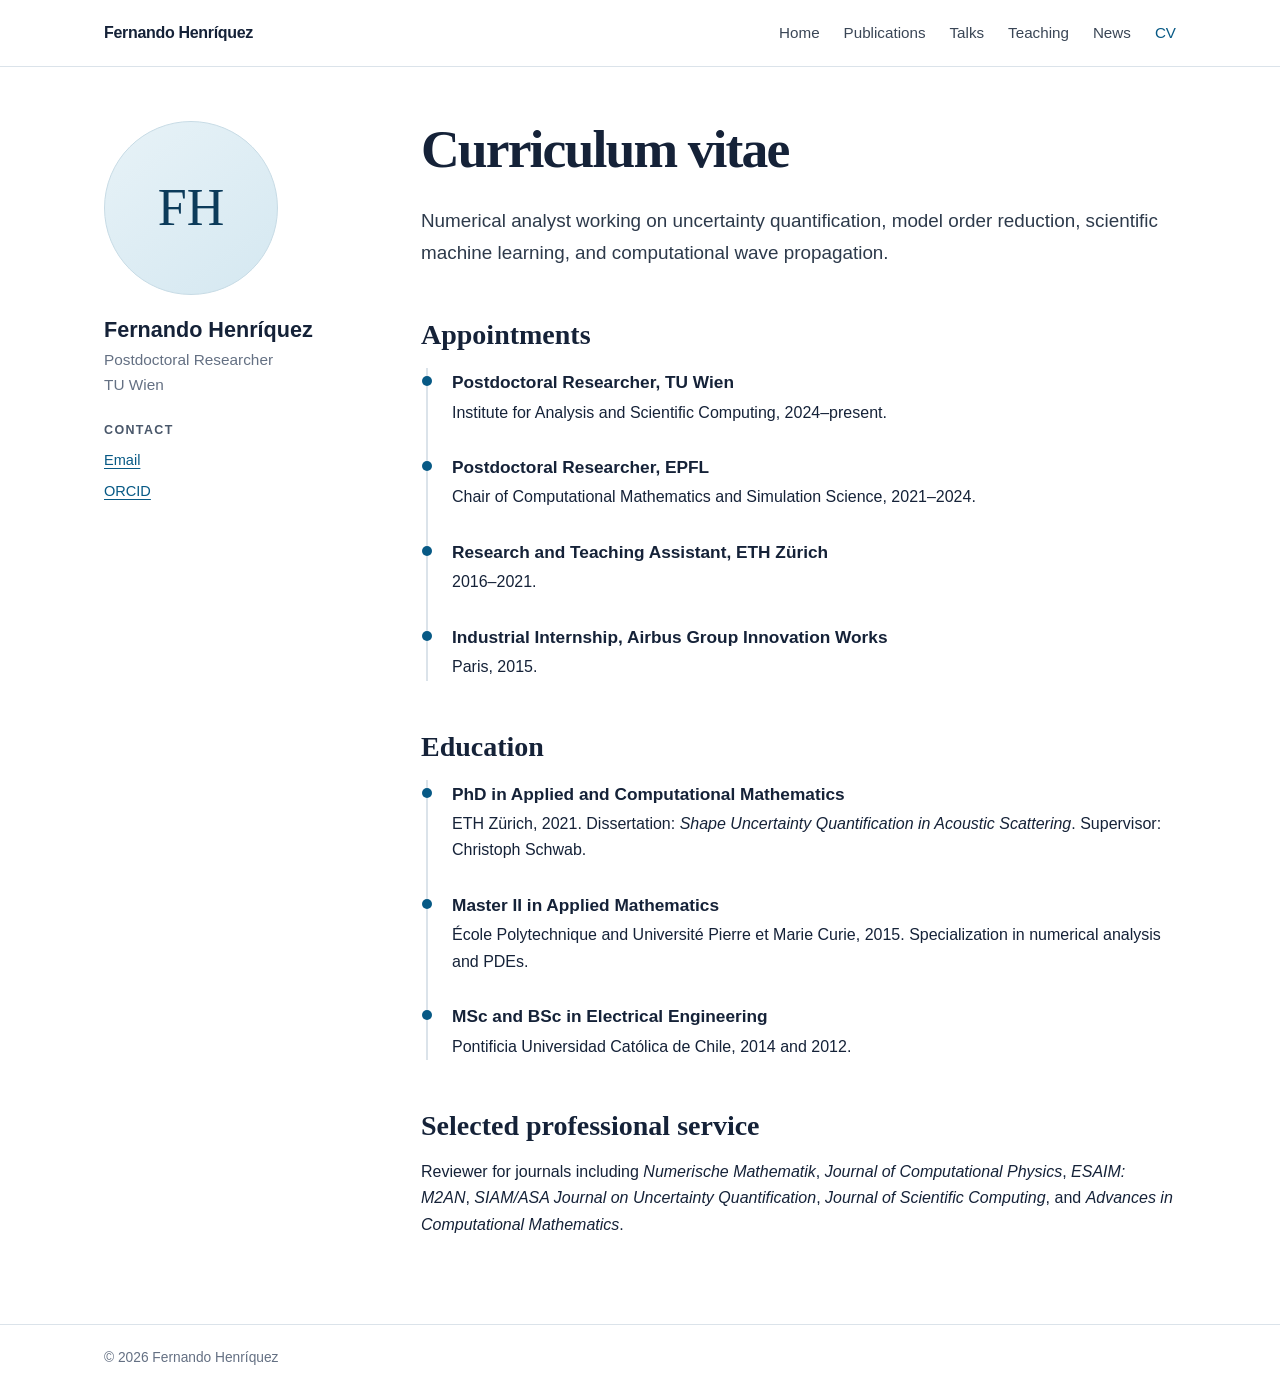
==== cv.html @ 9cac80d3 "Launch academic website" ====
<!doctype html><html lang="en"><head><meta charset="utf-8"><meta name="viewport" content="width=device-width, initial-scale=1"><meta name="description" content="Curriculum vitae of Fernando Henríquez."><title>Fernando Henríquez | CV</title><link rel="stylesheet" href="styles.css"></head>
<body><header class="site-header"><div class="nav-wrap"><a class="brand" href="index.html">Fernando Henríquez</a><nav class="nav" aria-label="Main navigation"><a href="index.html">Home</a><a href="publications.html">Publications</a><a href="talks.html">Talks</a><a href="teaching.html">Teaching</a><a href="news.html">News</a><a class="active" href="cv.html">CV</a></nav></div></header>
<main class="page"><aside class="profile"><div class="portrait">FH</div><h2>Fernando Henríquez</h2><p class="role">Postdoctoral Researcher<br>TU Wien</p><h3>Contact</h3><ul><li><a href="mailto:fernando.henriquez@asc.tuwien.ac.at">Email</a></li><li><a href="https://orcid.org/0009-0001-2376-1190">ORCID</a></li></ul></aside>
<article class="content"><h1>Curriculum vitae</h1><p class="lead">Numerical analyst working on uncertainty quantification, model order reduction, scientific machine learning, and computational wave propagation.</p>
<h2>Appointments</h2><div class="timeline"><div class="timeline-item"><h3>Postdoctoral Researcher, TU Wien</h3><p>Institute for Analysis and Scientific Computing, 2024–present.</p></div><div class="timeline-item"><h3>Postdoctoral Researcher, EPFL</h3><p>Chair of Computational Mathematics and Simulation Science, 2021–2024.</p></div><div class="timeline-item"><h3>Research and Teaching Assistant, ETH Zürich</h3><p>2016–2021.</p></div><div class="timeline-item"><h3>Industrial Internship, Airbus Group Innovation Works</h3><p>Paris, 2015.</p></div></div>
<h2>Education</h2><div class="timeline"><div class="timeline-item"><h3>PhD in Applied and Computational Mathematics</h3><p>ETH Zürich, 2021. Dissertation: <em>Shape Uncertainty Quantification in Acoustic Scattering</em>. Supervisor: Christoph Schwab.</p></div><div class="timeline-item"><h3>Master II in Applied Mathematics</h3><p>École Polytechnique and Université Pierre et Marie Curie, 2015. Specialization in numerical analysis and PDEs.</p></div><div class="timeline-item"><h3>MSc and BSc in Electrical Engineering</h3><p>Pontificia Universidad Católica de Chile, 2014 and 2012.</p></div></div>
<h2>Selected professional service</h2><p>Reviewer for journals including <em>Numerische Mathematik</em>, <em>Journal of Computational Physics</em>, <em>ESAIM: M2AN</em>, <em>SIAM/ASA Journal on Uncertainty Quantification</em>, <em>Journal of Scientific Computing</em>, and <em>Advances in Computational Mathematics</em>.</p>
</article></main><footer class="site-footer"><div class="footer-wrap">© 2026 Fernando Henríquez</div></footer></body></html>
---- styles.css ----
:root {
  --ink: #152238;
  --muted: #647083;
  --accent: #075985;
  --accent-dark: #0c3b5a;
  --line: #dbe3ea;
  --soft: #f3f7fa;
  --white: #ffffff;
  --max: 1120px;
}

* { box-sizing: border-box; }

html { scroll-behavior: smooth; }

body {
  margin: 0;
  color: var(--ink);
  background: var(--white);
  font-family: -apple-system, BlinkMacSystemFont, "Segoe UI", Roboto, Helvetica, Arial, sans-serif;
  font-size: 16px;
  line-height: 1.65;
}

a { color: var(--accent); text-decoration-thickness: 1px; text-underline-offset: 3px; }
a:hover { color: var(--accent-dark); }

.site-header {
  border-bottom: 1px solid var(--line);
  background: rgba(255,255,255,.96);
  position: sticky;
  top: 0;
  z-index: 20;
}

.nav-wrap {
  max-width: var(--max);
  margin: 0 auto;
  padding: 0 24px;
  display: flex;
  justify-content: space-between;
  align-items: center;
  min-height: 66px;
  gap: 24px;
}

.brand {
  color: var(--ink);
  text-decoration: none;
  font-weight: 700;
  letter-spacing: -.02em;
  white-space: nowrap;
}

.nav { display: flex; gap: 24px; flex-wrap: wrap; justify-content: flex-end; }
.nav a { color: #3a4656; text-decoration: none; font-size: .95rem; }
.nav a:hover, .nav a.active { color: var(--accent); }

.page {
  max-width: var(--max);
  margin: 0 auto;
  padding: 54px 24px 70px;
  display: grid;
  grid-template-columns: 255px minmax(0, 1fr);
  gap: 62px;
}

.profile { align-self: start; position: sticky; top: 104px; }

.portrait {
  width: 174px;
  height: 174px;
  border-radius: 50%;
  display: grid;
  place-items: center;
  background: linear-gradient(145deg, #e7f2f7, #d5e8f1);
  color: var(--accent-dark);
  font-family: Georgia, "Times New Roman", serif;
  font-size: 3.25rem;
  margin-bottom: 22px;
  border: 1px solid #c7dbe5;
}

.profile h2 { margin: 0 0 3px; font-size: 1.35rem; line-height: 1.25; }
.profile .role { color: var(--muted); margin: 0 0 22px; font-size: .96rem; }
.profile h3 { font-size: .78rem; text-transform: uppercase; letter-spacing: .11em; margin: 22px 0 8px; color: #49576a; }
.profile ul { list-style: none; padding: 0; margin: 0; font-size: .91rem; }
.profile li { margin-bottom: 7px; }

.content { min-width: 0; }
.content h1 {
  font-family: Georgia, "Times New Roman", serif;
  font-size: clamp(2.25rem, 5vw, 3.35rem);
  line-height: 1.08;
  letter-spacing: -.035em;
  margin: 0 0 26px;
  font-weight: 600;
}

.content h2 {
  font-family: Georgia, "Times New Roman", serif;
  font-size: 1.75rem;
  line-height: 1.25;
  margin: 48px 0 16px;
  font-weight: 600;
}

.content h3 { margin: 28px 0 8px; font-size: 1.08rem; }
.lead { font-size: 1.18rem; line-height: 1.7; color: #2d3a4b; margin-top: 0; }
.muted { color: var(--muted); }

.project-card {
  margin: 34px 0 40px;
  padding: 28px 30px;
  border: 1px solid #bed8e5;
  border-left: 5px solid var(--accent);
  background: linear-gradient(135deg, #f5fafc, #edf6fa);
  border-radius: 5px;
}

.eyebrow {
  color: var(--accent);
  font-weight: 700;
  font-size: .78rem;
  letter-spacing: .12em;
  text-transform: uppercase;
  margin: 0 0 7px;
}

.project-card h2 { margin: 0 0 10px; font-size: 1.62rem; }
.project-card p { margin: 9px 0; }
.project-meta { color: #435166; font-size: .94rem; }

.research-list { padding-left: 22px; }
.research-list li { margin-bottom: 9px; }

.pub-year { margin-top: 42px; padding-bottom: 8px; border-bottom: 1px solid var(--line); }
.publication { margin: 20px 0; }
.publication .title { font-weight: 650; }
.publication p { margin: 3px 0; }
.tag { display: inline-block; padding: 1px 8px; margin-left: 6px; border-radius: 12px; background: var(--soft); color: #536173; font-size: .77rem; }

.timeline { border-left: 2px solid var(--line); padding-left: 24px; margin-left: 5px; }
.timeline-item { position: relative; margin: 0 0 27px; }
.timeline-item::before { content: ""; position: absolute; width: 10px; height: 10px; border-radius: 50%; background: var(--accent); left: -30px; top: 8px; }
.timeline-item h3 { margin: 0; }
.timeline-item p { margin: 3px 0; }

.news-item { padding: 21px 0; border-bottom: 1px solid var(--line); }
.news-date { color: var(--muted); font-size: .88rem; }

.button-link {
  display: inline-block;
  padding: 9px 14px;
  border: 1px solid var(--accent);
  border-radius: 4px;
  text-decoration: none;
  font-weight: 650;
  margin-top: 8px;
}

.site-footer { border-top: 1px solid var(--line); color: var(--muted); font-size: .86rem; }
.footer-wrap { max-width: var(--max); margin: 0 auto; padding: 22px 24px; }

@media (max-width: 820px) {
  .site-header { position: static; }
  .nav-wrap { align-items: flex-start; flex-direction: column; padding-top: 16px; padding-bottom: 15px; gap: 11px; }
  .nav { gap: 13px 19px; justify-content: flex-start; }
  .page { grid-template-columns: 1fr; gap: 42px; padding-top: 38px; }
  .profile { position: static; display: grid; grid-template-columns: 120px 1fr; column-gap: 22px; }
  .portrait { width: 112px; height: 112px; font-size: 2.3rem; grid-row: span 4; }
  .profile h3, .profile ul { grid-column: 2; }
}

@media (max-width: 520px) {
  .page { padding-left: 18px; padding-right: 18px; }
  .nav-wrap { padding-left: 18px; padding-right: 18px; }
  .profile { display: block; }
  .portrait { width: 104px; height: 104px; }
  .profile h3, .profile ul { grid-column: auto; }
  .project-card { padding: 22px; }
}
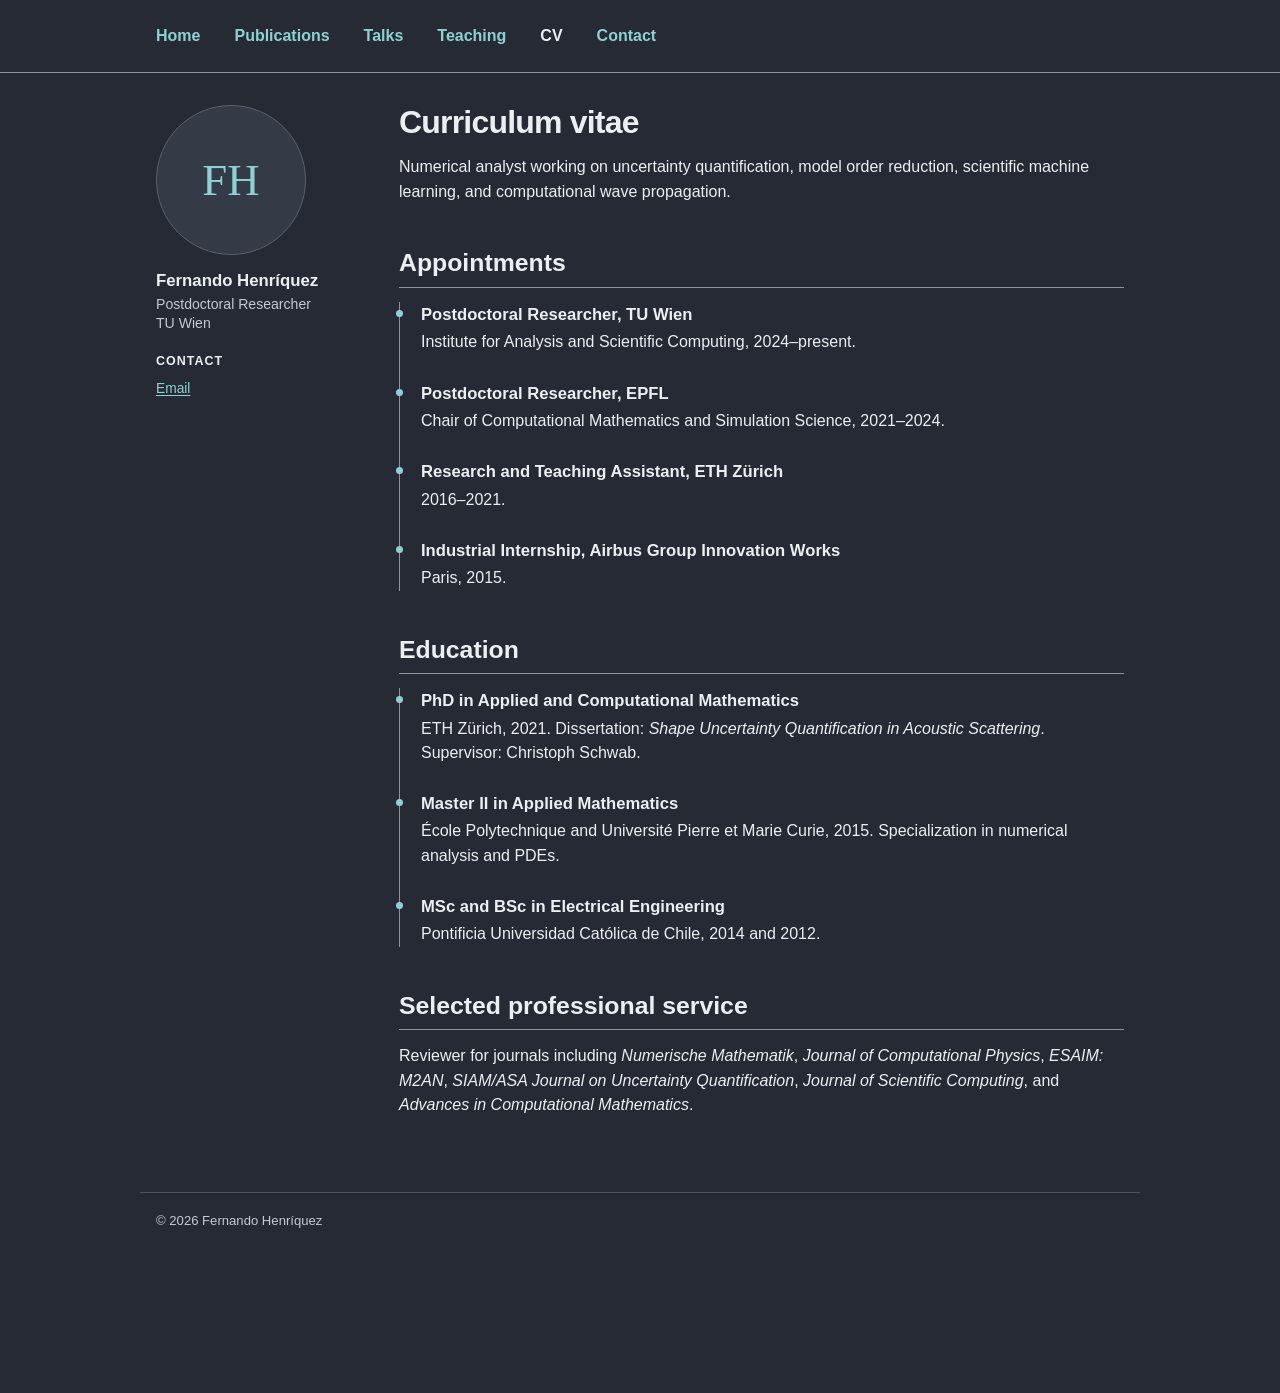
==== commit 48fe07ca: "Adopt Pradovera-inspired academic layout" ====
--- a/cv.html
+++ b/cv.html
@@ -1,6 +1,6 @@
 <!doctype html><html lang="en"><head><meta charset="utf-8"><meta name="viewport" content="width=device-width, initial-scale=1"><meta name="description" content="Curriculum vitae of Fernando Henríquez."><title>Fernando Henríquez | CV</title><link rel="stylesheet" href="styles.css"></head>
-<body><header class="site-header"><div class="nav-wrap"><a class="brand" href="index.html">Fernando Henríquez</a><nav class="nav" aria-label="Main navigation"><a href="index.html">Home</a><a href="publications.html">Publications</a><a href="talks.html">Talks</a><a href="teaching.html">Teaching</a><a href="news.html">News</a><a class="active" href="cv.html">CV</a></nav></div></header>
-<main class="page"><aside class="profile"><div class="portrait">FH</div><h2>Fernando Henríquez</h2><p class="role">Postdoctoral Researcher<br>TU Wien</p><h3>Contact</h3><ul><li><a href="mailto:fernando.henriquez@asc.tuwien.ac.at">Email</a></li><li><a href="https://orcid.org/0009-0001-2376-1190">ORCID</a></li></ul></aside>
+<body><header class="site-header"><div class="nav-wrap"><a class="brand" href="index.html">Fernando Henríquez</a><nav class="nav" aria-label="Main navigation"><a href="index.html">Home</a><a href="publications.html">Publications</a><a href="talks.html">Talks</a><a href="teaching.html">Teaching</a><a class="active" href="cv.html">CV</a><a href="mailto:fernando.henriquez@asc.tuwien.ac.at">Contact</a></nav></div></header>
+<main class="page"><aside class="profile"><div class="portrait">FH</div><h2>Fernando Henríquez</h2><p class="role">Postdoctoral Researcher<br>TU Wien</p><h3>Contact</h3><ul><li><a href="mailto:fernando.henriquez@asc.tuwien.ac.at">Email</a></li></ul></aside>
 <article class="content"><h1>Curriculum vitae</h1><p class="lead">Numerical analyst working on uncertainty quantification, model order reduction, scientific machine learning, and computational wave propagation.</p>
 <h2>Appointments</h2><div class="timeline"><div class="timeline-item"><h3>Postdoctoral Researcher, TU Wien</h3><p>Institute for Analysis and Scientific Computing, 2024–present.</p></div><div class="timeline-item"><h3>Postdoctoral Researcher, EPFL</h3><p>Chair of Computational Mathematics and Simulation Science, 2021–2024.</p></div><div class="timeline-item"><h3>Research and Teaching Assistant, ETH Zürich</h3><p>2016–2021.</p></div><div class="timeline-item"><h3>Industrial Internship, Airbus Group Innovation Works</h3><p>Paris, 2015.</p></div></div>
 <h2>Education</h2><div class="timeline"><div class="timeline-item"><h3>PhD in Applied and Computational Mathematics</h3><p>ETH Zürich, 2021. Dissertation: <em>Shape Uncertainty Quantification in Acoustic Scattering</em>. Supervisor: Christoph Schwab.</p></div><div class="timeline-item"><h3>Master II in Applied Mathematics</h3><p>École Polytechnique and Université Pierre et Marie Curie, 2015. Specialization in numerical analysis and PDEs.</p></div><div class="timeline-item"><h3>MSc and BSc in Electrical Engineering</h3><p>Pontificia Universidad Católica de Chile, 2014 and 2012.</p></div></div>
--- a/styles.css
+++ b/styles.css
@@ -1,182 +1,294 @@
 :root {
-  --ink: #152238;
-  --muted: #647083;
-  --accent: #075985;
-  --accent-dark: #0c3b5a;
-  --line: #dbe3ea;
-  --soft: #f3f7fa;
-  --white: #ffffff;
-  --max: 1120px;
+  --background: #252a34;
+  --panel: #2c323d;
+  --text: #eceff2;
+  --muted: #c4cad1;
+  --accent: #8cd2d5;
+  --rule: #8e949c;
+  --max: 1000px;
 }
 
 * { box-sizing: border-box; }
 
-html { scroll-behavior: smooth; }
+html { scroll-behavior: smooth; background: var(--background); }
 
 body {
   margin: 0;
-  color: var(--ink);
-  background: var(--white);
-  font-family: -apple-system, BlinkMacSystemFont, "Segoe UI", Roboto, Helvetica, Arial, sans-serif;
+  padding: 0 0 9rem;
+  background: var(--background);
+  color: var(--text);
+  font-family: -apple-system, BlinkMacSystemFont, "Segoe UI", Roboto, "Helvetica Neue", Arial, sans-serif;
   font-size: 16px;
-  line-height: 1.65;
-}
-
-a { color: var(--accent); text-decoration-thickness: 1px; text-underline-offset: 3px; }
-a:hover { color: var(--accent-dark); }
+  line-height: 1.52;
+}
+
+a {
+  color: var(--accent);
+  text-decoration-thickness: 1px;
+  text-underline-offset: 2px;
+}
+
+a:hover { color: #b7ecee; }
 
 .site-header {
-  border-bottom: 1px solid var(--line);
-  background: rgba(255,255,255,.96);
-  position: sticky;
-  top: 0;
-  z-index: 20;
+  position: relative;
+  background: transparent;
+  border-bottom: 1px solid var(--rule);
 }
 
 .nav-wrap {
   max-width: var(--max);
+  min-height: 72px;
   margin: 0 auto;
-  padding: 0 24px;
+  padding: 0 16px;
   display: flex;
-  justify-content: space-between;
   align-items: center;
-  min-height: 66px;
-  gap: 24px;
-}
-
-.brand {
-  color: var(--ink);
+}
+
+.brand { display: none; }
+
+.nav {
+  display: flex;
+  align-items: center;
+  gap: 34px;
+  flex-wrap: wrap;
+}
+
+.nav a {
+  color: var(--accent);
+  font-weight: 600;
   text-decoration: none;
-  font-weight: 700;
-  letter-spacing: -.02em;
-  white-space: nowrap;
-}
-
-.nav { display: flex; gap: 24px; flex-wrap: wrap; justify-content: flex-end; }
-.nav a { color: #3a4656; text-decoration: none; font-size: .95rem; }
-.nav a:hover, .nav a.active { color: var(--accent); }
+}
+
+.nav a:hover,
+.nav a.active { color: var(--text); }
 
 .page {
   max-width: var(--max);
-  margin: 0 auto;
-  padding: 54px 24px 70px;
+  margin: 32px auto 0;
+  padding: 0 16px;
   display: grid;
-  grid-template-columns: 255px minmax(0, 1fr);
-  gap: 62px;
-}
-
-.profile { align-self: start; position: sticky; top: 104px; }
+  grid-template-columns: 205px minmax(0, 1fr);
+  gap: 38px;
+}
+
+.profile {
+  align-self: start;
+  position: sticky;
+  top: 24px;
+}
 
 .portrait {
-  width: 174px;
-  height: 174px;
-  border-radius: 50%;
+  width: 150px;
+  height: 150px;
+  margin: 0 0 16px;
   display: grid;
   place-items: center;
-  background: linear-gradient(145deg, #e7f2f7, #d5e8f1);
-  color: var(--accent-dark);
+  border-radius: 50%;
+  border: 1px solid #59616d;
+  background: #343b47;
+  color: var(--accent);
   font-family: Georgia, "Times New Roman", serif;
-  font-size: 3.25rem;
-  margin-bottom: 22px;
-  border: 1px solid #c7dbe5;
-}
-
-.profile h2 { margin: 0 0 3px; font-size: 1.35rem; line-height: 1.25; }
-.profile .role { color: var(--muted); margin: 0 0 22px; font-size: .96rem; }
-.profile h3 { font-size: .78rem; text-transform: uppercase; letter-spacing: .11em; margin: 22px 0 8px; color: #49576a; }
-.profile ul { list-style: none; padding: 0; margin: 0; font-size: .91rem; }
-.profile li { margin-bottom: 7px; }
+  font-size: 2.8rem;
+}
+
+.profile h2 {
+  margin: 0;
+  font-size: 1.05rem;
+  line-height: 1.25;
+}
+
+.profile .role {
+  margin: 3px 0 18px;
+  color: var(--muted);
+  font-size: .88rem;
+  line-height: 1.35;
+}
+
+.profile h3 {
+  margin: 19px 0 8px;
+  font-size: .78rem;
+  letter-spacing: .08em;
+  text-transform: uppercase;
+}
+
+.profile ul {
+  margin: 0;
+  padding: 0;
+  list-style: none;
+  font-size: .86rem;
+}
+
+.profile li { margin: 0 0 7px; }
 
 .content { min-width: 0; }
+
 .content h1 {
-  font-family: Georgia, "Times New Roman", serif;
-  font-size: clamp(2.25rem, 5vw, 3.35rem);
-  line-height: 1.08;
-  letter-spacing: -.035em;
+  margin: 0 0 14px;
+  font-size: 2rem;
+  line-height: 1.12;
+  letter-spacing: -.025em;
+}
+
+.content h2 {
+  margin: 44px 0 14px;
+  padding-bottom: 9px;
+  border-bottom: 1px solid var(--rule);
+  font-size: 1.55rem;
+  line-height: 1.2;
+}
+
+.content h3 {
+  margin: 25px 0 5px;
+  font-size: 1.04rem;
+}
+
+.content p { margin: 0 0 20px; }
+
+.lead {
+  margin-top: 0;
+  color: var(--text);
+  font-size: 1rem;
+  line-height: 1.55;
+}
+
+.muted { color: var(--muted); }
+
+.project-card {
+  margin: 30px 0 38px;
+  padding: 20px 22px;
+  border: 1px solid #626b77;
+  border-left: 4px solid var(--accent);
+  border-radius: 2px;
+  background: var(--panel);
+}
+
+.project-card .eyebrow {
+  margin: 0 0 5px;
+  color: var(--accent);
+  font-size: .76rem;
+  font-weight: 700;
+  letter-spacing: .09em;
+  text-transform: uppercase;
+}
+
+.project-card h2 {
+  margin: 0 0 12px;
+  padding: 0;
+  border: 0;
+  font-size: 1.3rem;
+}
+
+.project-card p { margin: 8px 0; }
+
+.project-meta {
+  color: var(--muted);
+  font-size: .9rem;
+}
+
+.button-link {
+  display: inline-block;
+  margin-top: 9px;
+  padding: 7px 11px;
+  border: 1px solid var(--accent);
+  border-radius: 2px;
+  font-weight: 600;
+  text-decoration: none;
+}
+
+.research-list { padding-left: 24px; }
+.research-list li { margin: 0 0 9px; }
+
+.pub-year { margin-top: 40px !important; }
+
+.publication {
+  margin: 0;
+  padding: 17px 0;
+  border-bottom: 1px solid #4b535f;
+}
+
+.publication .title { font-weight: 700; }
+.publication p { margin: 2px 0; }
+
+.tag {
+  display: inline-block;
+  margin-left: 6px;
+  padding: 1px 7px;
+  border: 1px solid #69727e;
+  border-radius: 10px;
+  color: var(--muted);
+  font-size: .72rem;
+  font-weight: 500;
+}
+
+.timeline {
+  margin: 0;
+  padding-left: 21px;
+  border-left: 1px solid var(--rule);
+}
+
+.timeline-item {
+  position: relative;
   margin: 0 0 26px;
-  font-weight: 600;
-}
-
-.content h2 {
-  font-family: Georgia, "Times New Roman", serif;
-  font-size: 1.75rem;
-  line-height: 1.25;
-  margin: 48px 0 16px;
-  font-weight: 600;
-}
-
-.content h3 { margin: 28px 0 8px; font-size: 1.08rem; }
-.lead { font-size: 1.18rem; line-height: 1.7; color: #2d3a4b; margin-top: 0; }
-.muted { color: var(--muted); }
-
-.project-card {
-  margin: 34px 0 40px;
-  padding: 28px 30px;
-  border: 1px solid #bed8e5;
-  border-left: 5px solid var(--accent);
-  background: linear-gradient(135deg, #f5fafc, #edf6fa);
-  border-radius: 5px;
-}
-
-.eyebrow {
-  color: var(--accent);
-  font-weight: 700;
-  font-size: .78rem;
-  letter-spacing: .12em;
-  text-transform: uppercase;
-  margin: 0 0 7px;
-}
-
-.project-card h2 { margin: 0 0 10px; font-size: 1.62rem; }
-.project-card p { margin: 9px 0; }
-.project-meta { color: #435166; font-size: .94rem; }
-
-.research-list { padding-left: 22px; }
-.research-list li { margin-bottom: 9px; }
-
-.pub-year { margin-top: 42px; padding-bottom: 8px; border-bottom: 1px solid var(--line); }
-.publication { margin: 20px 0; }
-.publication .title { font-weight: 650; }
-.publication p { margin: 3px 0; }
-.tag { display: inline-block; padding: 1px 8px; margin-left: 6px; border-radius: 12px; background: var(--soft); color: #536173; font-size: .77rem; }
-
-.timeline { border-left: 2px solid var(--line); padding-left: 24px; margin-left: 5px; }
-.timeline-item { position: relative; margin: 0 0 27px; }
-.timeline-item::before { content: ""; position: absolute; width: 10px; height: 10px; border-radius: 50%; background: var(--accent); left: -30px; top: 8px; }
+}
+
+.timeline-item::before {
+  content: "";
+  position: absolute;
+  top: 8px;
+  left: -25px;
+  width: 7px;
+  height: 7px;
+  border-radius: 50%;
+  background: var(--accent);
+}
+
 .timeline-item h3 { margin: 0; }
 .timeline-item p { margin: 3px 0; }
 
-.news-item { padding: 21px 0; border-bottom: 1px solid var(--line); }
-.news-date { color: var(--muted); font-size: .88rem; }
-
-.button-link {
-  display: inline-block;
-  padding: 9px 14px;
-  border: 1px solid var(--accent);
-  border-radius: 4px;
-  text-decoration: none;
-  font-weight: 650;
-  margin-top: 8px;
-}
-
-.site-footer { border-top: 1px solid var(--line); color: var(--muted); font-size: .86rem; }
-.footer-wrap { max-width: var(--max); margin: 0 auto; padding: 22px 24px; }
-
-@media (max-width: 820px) {
-  .site-header { position: static; }
-  .nav-wrap { align-items: flex-start; flex-direction: column; padding-top: 16px; padding-bottom: 15px; gap: 11px; }
-  .nav { gap: 13px 19px; justify-content: flex-start; }
-  .page { grid-template-columns: 1fr; gap: 42px; padding-top: 38px; }
-  .profile { position: static; display: grid; grid-template-columns: 120px 1fr; column-gap: 22px; }
-  .portrait { width: 112px; height: 112px; font-size: 2.3rem; grid-row: span 4; }
-  .profile h3, .profile ul { grid-column: 2; }
-}
-
-@media (max-width: 520px) {
-  .page { padding-left: 18px; padding-right: 18px; }
-  .nav-wrap { padding-left: 18px; padding-right: 18px; }
-  .profile { display: block; }
-  .portrait { width: 104px; height: 104px; }
-  .profile h3, .profile ul { grid-column: auto; }
-  .project-card { padding: 22px; }
-}
+.site-footer {
+  max-width: var(--max);
+  margin: 55px auto 0;
+  border-top: 1px solid #4b535f;
+  color: var(--muted);
+  font-size: .82rem;
+}
+
+.footer-wrap { padding: 18px 16px; }
+
+@media (max-width: 760px) {
+  body { padding-bottom: 5rem; }
+
+  .nav-wrap { min-height: auto; padding-top: 14px; padding-bottom: 14px; }
+  .nav { gap: 10px 21px; }
+
+  .page {
+    display: block;
+    margin-top: 30px;
+  }
+
+  .profile {
+    position: static;
+    display: grid;
+    grid-template-columns: 54px minmax(0, 1fr);
+    column-gap: 10px;
+    align-items: center;
+    margin-bottom: 24px;
+  }
+
+  .portrait {
+    width: 54px;
+    height: 54px;
+    grid-row: 1 / span 2;
+    margin: 0;
+    font-size: 1.15rem;
+  }
+
+  .profile h2 { grid-column: 2; }
+  .profile .role { grid-column: 2; margin: 1px 0 0; }
+  .profile h3, .profile ul { grid-column: 1 / -1; }
+  .profile h3 { margin-top: 15px; }
+
+  .content h1 { font-size: 1.65rem; }
+  .content h2 { font-size: 1.35rem; }
+}
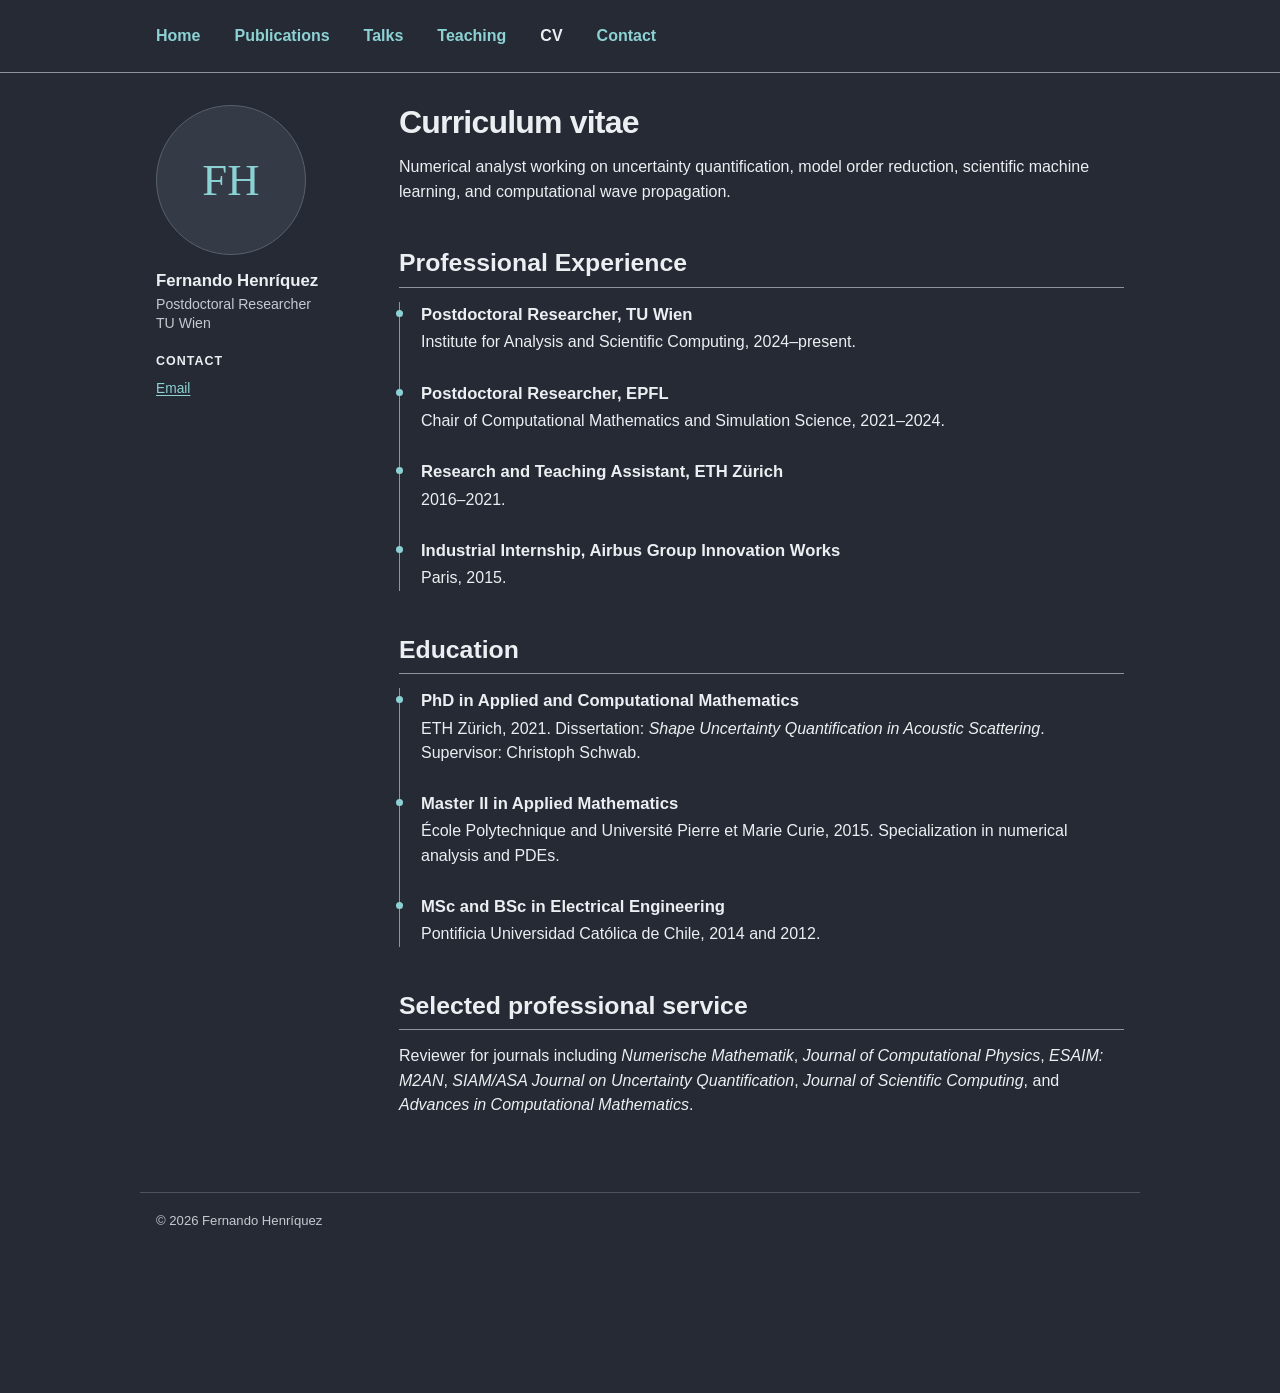
==== commit d4a7d2a4: "Rename CV experience section" ====
--- a/cv.html
+++ b/cv.html
@@ -1,8 +1,8 @@
-<!doctype html><html lang="en"><head><meta charset="utf-8"><meta name="viewport" content="width=device-width, initial-scale=1"><meta name="description" content="Curriculum vitae of Fernando Henríquez."><title>Fernando Henríquez | CV</title><link rel="stylesheet" href="styles.css"></head>
+<!doctype html><html lang="en"><head><meta charset="utf-8"><meta name="viewport" content="width=device-width, initial-scale=1"><meta name="description" content="Curriculum vitae of Fernando Henríquez."><title>Fernando Henríquez | CV</title><link rel="stylesheet" href="styles.css?v=48fe07c"></head>
 <body><header class="site-header"><div class="nav-wrap"><a class="brand" href="index.html">Fernando Henríquez</a><nav class="nav" aria-label="Main navigation"><a href="index.html">Home</a><a href="publications.html">Publications</a><a href="talks.html">Talks</a><a href="teaching.html">Teaching</a><a class="active" href="cv.html">CV</a><a href="mailto:fernando.henriquez@asc.tuwien.ac.at">Contact</a></nav></div></header>
 <main class="page"><aside class="profile"><div class="portrait">FH</div><h2>Fernando Henríquez</h2><p class="role">Postdoctoral Researcher<br>TU Wien</p><h3>Contact</h3><ul><li><a href="mailto:fernando.henriquez@asc.tuwien.ac.at">Email</a></li></ul></aside>
 <article class="content"><h1>Curriculum vitae</h1><p class="lead">Numerical analyst working on uncertainty quantification, model order reduction, scientific machine learning, and computational wave propagation.</p>
-<h2>Appointments</h2><div class="timeline"><div class="timeline-item"><h3>Postdoctoral Researcher, TU Wien</h3><p>Institute for Analysis and Scientific Computing, 2024–present.</p></div><div class="timeline-item"><h3>Postdoctoral Researcher, EPFL</h3><p>Chair of Computational Mathematics and Simulation Science, 2021–2024.</p></div><div class="timeline-item"><h3>Research and Teaching Assistant, ETH Zürich</h3><p>2016–2021.</p></div><div class="timeline-item"><h3>Industrial Internship, Airbus Group Innovation Works</h3><p>Paris, 2015.</p></div></div>
+<h2>Professional Experience</h2><div class="timeline"><div class="timeline-item"><h3>Postdoctoral Researcher, TU Wien</h3><p>Institute for Analysis and Scientific Computing, 2024–present.</p></div><div class="timeline-item"><h3>Postdoctoral Researcher, EPFL</h3><p>Chair of Computational Mathematics and Simulation Science, 2021–2024.</p></div><div class="timeline-item"><h3>Research and Teaching Assistant, ETH Zürich</h3><p>2016–2021.</p></div><div class="timeline-item"><h3>Industrial Internship, Airbus Group Innovation Works</h3><p>Paris, 2015.</p></div></div>
 <h2>Education</h2><div class="timeline"><div class="timeline-item"><h3>PhD in Applied and Computational Mathematics</h3><p>ETH Zürich, 2021. Dissertation: <em>Shape Uncertainty Quantification in Acoustic Scattering</em>. Supervisor: Christoph Schwab.</p></div><div class="timeline-item"><h3>Master II in Applied Mathematics</h3><p>École Polytechnique and Université Pierre et Marie Curie, 2015. Specialization in numerical analysis and PDEs.</p></div><div class="timeline-item"><h3>MSc and BSc in Electrical Engineering</h3><p>Pontificia Universidad Católica de Chile, 2014 and 2012.</p></div></div>
 <h2>Selected professional service</h2><p>Reviewer for journals including <em>Numerische Mathematik</em>, <em>Journal of Computational Physics</em>, <em>ESAIM: M2AN</em>, <em>SIAM/ASA Journal on Uncertainty Quantification</em>, <em>Journal of Scientific Computing</em>, and <em>Advances in Computational Mathematics</em>.</p>
 </article></main><footer class="site-footer"><div class="footer-wrap">© 2026 Fernando Henríquez</div></footer></body></html>
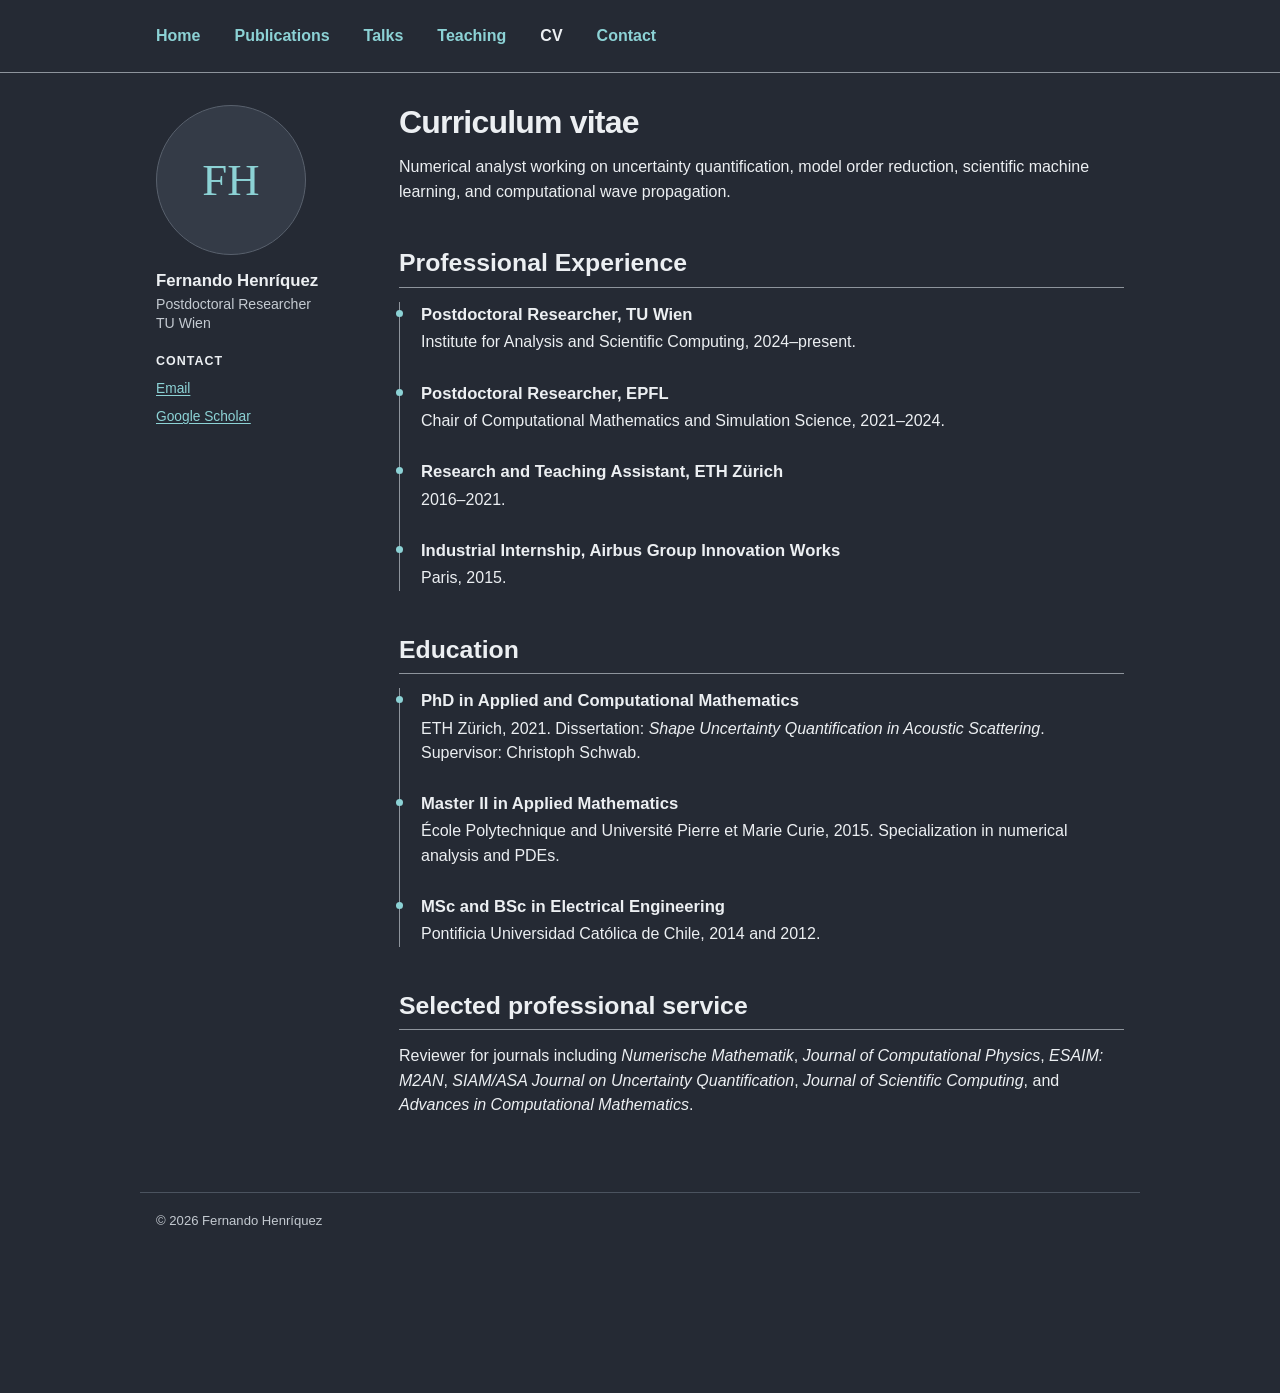
==== commit 720e2428: "Add Google Scholar to profile sidebar" ====
--- a/cv.html
+++ b/cv.html
@@ -1,6 +1,6 @@
 <!doctype html><html lang="en"><head><meta charset="utf-8"><meta name="viewport" content="width=device-width, initial-scale=1"><meta name="description" content="Curriculum vitae of Fernando Henríquez."><title>Fernando Henríquez | CV</title><link rel="stylesheet" href="styles.css?v=48fe07c"></head>
 <body><header class="site-header"><div class="nav-wrap"><a class="brand" href="index.html">Fernando Henríquez</a><nav class="nav" aria-label="Main navigation"><a href="index.html">Home</a><a href="publications.html">Publications</a><a href="talks.html">Talks</a><a href="teaching.html">Teaching</a><a class="active" href="cv.html">CV</a><a href="mailto:fernando.henriquez@asc.tuwien.ac.at">Contact</a></nav></div></header>
-<main class="page"><aside class="profile"><div class="portrait">FH</div><h2>Fernando Henríquez</h2><p class="role">Postdoctoral Researcher<br>TU Wien</p><h3>Contact</h3><ul><li><a href="mailto:fernando.henriquez@asc.tuwien.ac.at">Email</a></li></ul></aside>
+<main class="page"><aside class="profile"><div class="portrait">FH</div><h2>Fernando Henríquez</h2><p class="role">Postdoctoral Researcher<br>TU Wien</p><h3>Contact</h3><ul><li><a href="mailto:fernando.henriquez@asc.tuwien.ac.at">Email</a></li><li><a href="https://scholar.google.com/citations?user=jcabNR0AAAAJ&amp;hl=en">Google Scholar</a></li></ul></aside>
 <article class="content"><h1>Curriculum vitae</h1><p class="lead">Numerical analyst working on uncertainty quantification, model order reduction, scientific machine learning, and computational wave propagation.</p>
 <h2>Professional Experience</h2><div class="timeline"><div class="timeline-item"><h3>Postdoctoral Researcher, TU Wien</h3><p>Institute for Analysis and Scientific Computing, 2024–present.</p></div><div class="timeline-item"><h3>Postdoctoral Researcher, EPFL</h3><p>Chair of Computational Mathematics and Simulation Science, 2021–2024.</p></div><div class="timeline-item"><h3>Research and Teaching Assistant, ETH Zürich</h3><p>2016–2021.</p></div><div class="timeline-item"><h3>Industrial Internship, Airbus Group Innovation Works</h3><p>Paris, 2015.</p></div></div>
 <h2>Education</h2><div class="timeline"><div class="timeline-item"><h3>PhD in Applied and Computational Mathematics</h3><p>ETH Zürich, 2021. Dissertation: <em>Shape Uncertainty Quantification in Acoustic Scattering</em>. Supervisor: Christoph Schwab.</p></div><div class="timeline-item"><h3>Master II in Applied Mathematics</h3><p>École Polytechnique and Université Pierre et Marie Curie, 2015. Specialization in numerical analysis and PDEs.</p></div><div class="timeline-item"><h3>MSc and BSc in Electrical Engineering</h3><p>Pontificia Universidad Católica de Chile, 2014 and 2012.</p></div></div>
